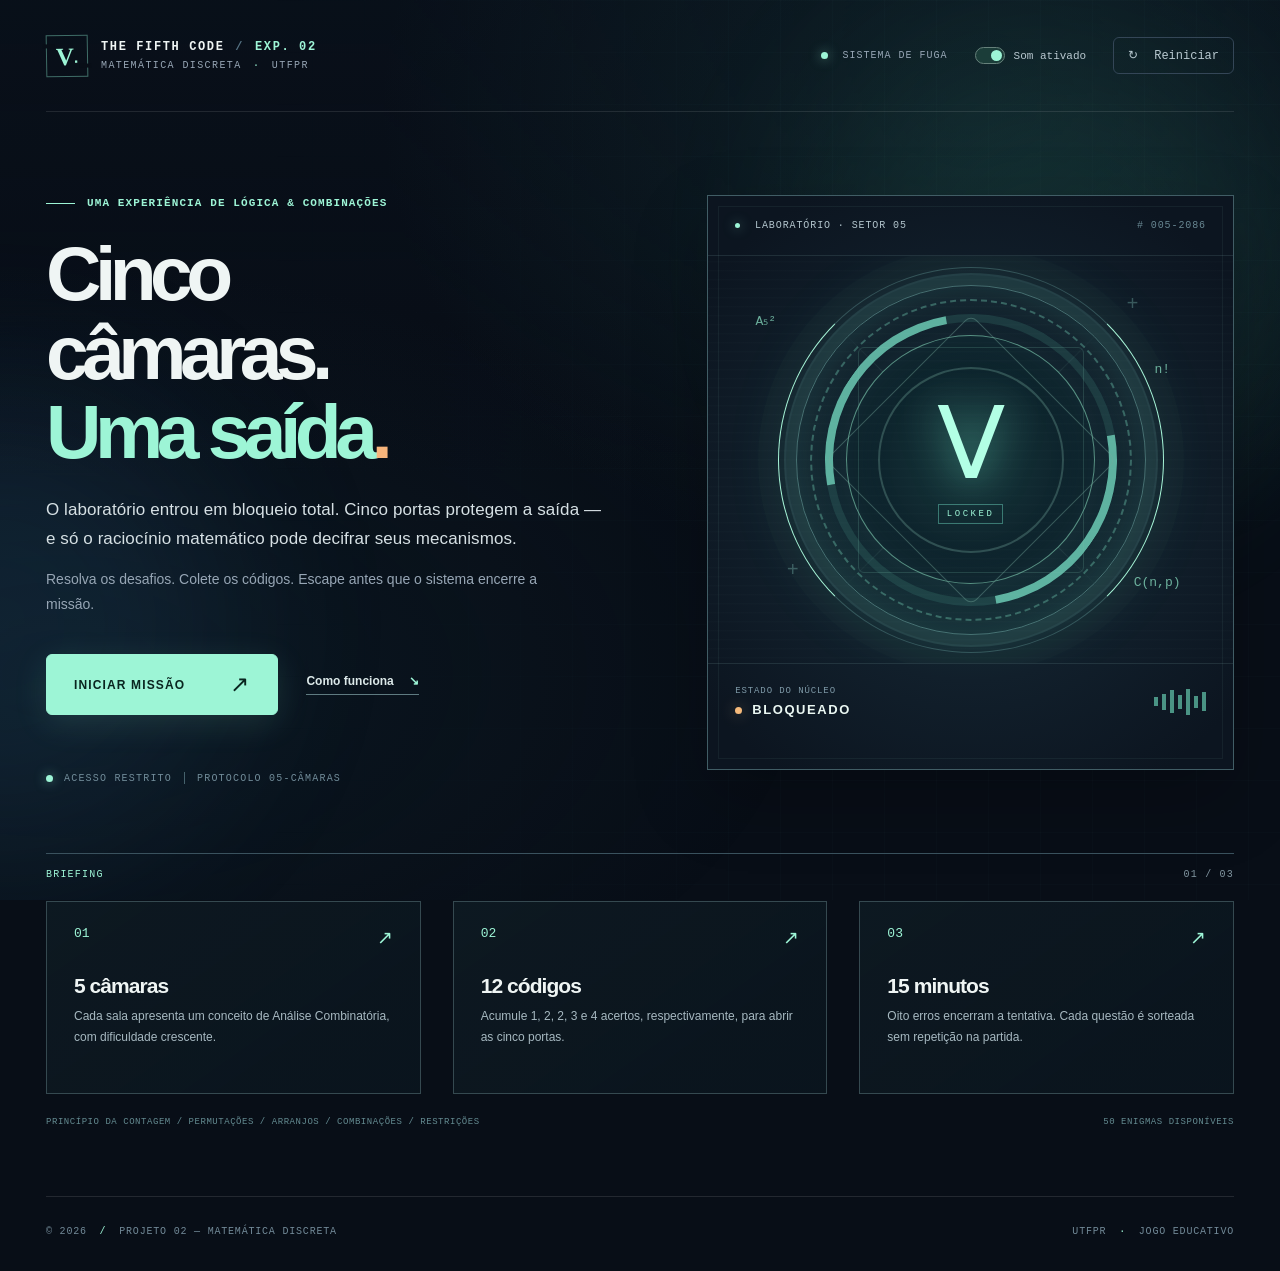
==== Projeto-2-Escape-Room/JOGAR_OFFLINE.html @ 28a70b25 "Adiciona Projeto 2 Escape Room de Analise Combinatoria" ====
<!doctype html>
<html lang="pt-BR">
<head>
  <meta charset="utf-8">
  <meta name="viewport" content="width=device-width,initial-scale=1">
  <meta name="theme-color" content="#080e17">
  <meta name="description" content="O Código das Cinco Câmaras: um Escape Room de Análise Combinatória com 50 enigmas matemáticos.">
  <title>O Código das Cinco Câmaras — Escape Room · UTFPR</title>
  <style>
/* O CÓDIGO DAS CINCO CÂMARAS — design system v2 */
:root {
  color-scheme: dark;
  --bg:#080e17;--bg-deep:#050910;--panel:#0f1926;--panel-soft:#111e2c;
  --ink:#eff5f4;--muted:#97a6b5;--muted-soft:#728398;--line:#273b4b;
  --mint:#9df5d6;--mint-bright:#c4ffe8;--mint-dark:#173d3c;
  --amber:#f5ba7b;--danger:#f68898;--success:#9df5d6;
  --face: 'Segoe UI',Inter,Arial,sans-serif;
  --mono:'Consolas','SFMono-Regular','Courier New',monospace;
  --shadow:0 28px 70px rgba(0,0,0,.22);
}
*{box-sizing:border-box}
html{scroll-behavior:smooth}
body{min-height:100vh;margin:0;background:var(--bg);color:var(--ink);font-family:var(--face);-webkit-font-smoothing:antialiased;overflow-x:hidden}
body::before{content:"";pointer-events:none;position:fixed;inset:0;z-index:-1;background:linear-gradient(180deg,rgba(11,21,33,.28),rgba(8,14,23,0) 53%),radial-gradient(ellipse at 76% 12%,#173a3b73,transparent 43%),radial-gradient(ellipse at 5% 75%,#122d384d,transparent 43%)}
body::after{content:"";pointer-events:none;position:fixed;inset:0;z-index:-1;opacity:.20;background-image:linear-gradient(rgba(121,189,192,.12) 1px,transparent 1px),linear-gradient(90deg,rgba(121,189,192,.12) 1px,transparent 1px);background-size:52px 52px;mask-image:linear-gradient(90deg,transparent 15%,black 60%)}
.atmosphere{position:fixed;inset:0;z-index:-2;pointer-events:none;overflow:hidden}.halo{position:absolute;width:460px;height:460px;border-radius:50%;filter:blur(90px);opacity:.15}.halo-a{background:#5ef1c8;right:0;top:30px}.halo-b{background:#3e86c1;left:-230px;bottom:5%}
.shell{width:min(1392px,100%);margin:auto;padding:0 46px;position:relative}
.site-header{height:112px;display:flex;justify-content:space-between;align-items:center;gap:18px;border-bottom:1px solid #ffffff1a}
.identity{display:flex;align-items:center;gap:13px;min-width:0}.identity-mark{width:42px;height:42px;border:1px solid #86e7cb70;display:flex;align-items:center;justify-content:center;position:relative;transform:rotate(-1deg);color:var(--mint)}
.identity-mark::before,.identity-mark::after{content:"";position:absolute;background:var(--bg);width:12px;height:4px}.identity-mark::before{left:-4px;top:8px}.identity-mark::after{right:-4px;bottom:8px}.identity-mark span:first-child{font-family:Georgia,serif;font-weight:700;font-size:25px;line-height:1}.identity-mark span:last-child{font-weight:900;align-self:flex-end;margin-bottom:5px}.identity-copy{display:flex;flex-direction:column;gap:6px}.identity-copy strong{font-family:var(--mono);font-size:12px;letter-spacing:.135em;white-space:nowrap}.identity-copy em{font-style:normal;color:var(--mint)}.brand-sep{color:#557283;padding:0 2px}.identity-copy small{font-family:var(--mono);font-size:10px;color:var(--muted);letter-spacing:.14em}.dot-sep{color:var(--mint);padding:0 4px}
.header-actions{display:flex;align-items:center;gap:27px}.top-status{font-family:var(--mono);font-size:10px;letter-spacing:.1em;color:var(--muted);white-space:nowrap}.status-light,.live-dot,.pulse-pin,.panel-indicator,.lock-dot{width:7px;height:7px;display:inline-block;border-radius:50%;background:var(--mint);box-shadow:0 0 12px #96f5d889;margin-right:8px;vertical-align:middle}.audio-toggle{font-family:var(--mono);color:#b9c8d0;font-size:11px;display:flex;align-items:center;gap:9px;cursor:pointer;white-space:nowrap;user-select:none}.audio-toggle input{position:absolute;opacity:0;width:1px;height:1px}.switch{width:30px;height:17px;border-radius:100px;border:1px solid #66817b;background:#1b3d39;position:relative;transition:background .2s}.switch::before{content:"";position:absolute;width:11px;height:11px;left:15px;top:2px;border-radius:50%;background:var(--mint);transition:transform .2s,left .2s}.audio-toggle input:not(:checked)+.switch{background:#253343;border-color:#43576a}.audio-toggle input:not(:checked)+.switch::before{left:3px;background:#738ba1}.audio-toggle input:focus-visible+.switch{outline:2px solid var(--mint);outline-offset:3px}
.button{border:1px solid #466274;background:#172633;color:#f1f6f6;border-radius:6px;padding:13px 22px;min-height:46px;font:700 12px/1 var(--face);letter-spacing:.095em;cursor:pointer;display:inline-flex;justify-content:center;align-items:center;gap:16px;transition:background .2s,border-color .2s,box-shadow .2s,transform .2s;white-space:nowrap;text-decoration:none}
.button:hover:not(:disabled){transform:translateY(-2px);border-color:#78d4c1;background:#213b46}.button:active:not(:disabled){transform:translateY(0)}.button:disabled{opacity:.48;cursor:not-allowed}.button:focus-visible,a:focus-visible,input:focus-visible{outline:2px solid var(--mint);outline-offset:4px}.button-primary{background:var(--mint);border-color:var(--mint);color:#09251f;box-shadow:0 8px 34px #90f6d11e}.button-primary:hover:not(:disabled){background:var(--mint-bright);border-color:var(--mint-bright);box-shadow:0 10px 40px #90f6d13a}.button-large{min-height:58px;padding:18px 27px;gap:45px}.button-large span{font-size:23px;font-weight:300}.button-quiet{background:transparent;color:#b8c9d0;border-color:#344657;padding:10px 14px;min-height:37px;font-family:var(--mono);font-weight:500;letter-spacing:0}.button-quiet:first-letter{font-size:17px}
[hidden]{display:none!important}main{min-height:640px}
.eyebrow,.section-label,.game-section-label,.path-heading,.panel-caption,.chip,.room-tag,.scene-topline,.scene-bottomline,.access-label,.challenge-overline,.question-index,.challenge-pin,.input-label,.answer-hint,.challenge-foot,.brief-bottom,.brief-num,.hero-foot,.portal-footer{font-family:var(--mono)}
/* INTRO / HOME */
.hero-grid{display:grid;grid-template-columns:minmax(0,1.07fr) minmax(0,.93fr);gap:55px;padding:67px 0 67px;align-items:center}.hero-copy{padding:18px 0 2px;min-width:0}.eyebrow{display:flex;gap:12px;align-items:center;font-size:11px;letter-spacing:.1em;font-weight:700;color:var(--mint)}.eyebrow-line{display:inline-block;width:29px;height:1px;background:var(--mint)}
h1{font-size:clamp(55px,6vw,92px);font-weight:780;line-height:1.03;letter-spacing:-.085em;margin:25px 0 25px;max-width:790px}.headline-accent{color:var(--mint)}.period{color:#f7b57c}.lead{font-size:17px;line-height:1.7;max-width:568px;color:#d6e0e4;margin:0 0 13px;letter-spacing:.005em}.hero-detail{color:var(--muted);font-size:14px;line-height:1.8;max-width:530px;margin:0}.hero-actions{display:flex;align-items:center;gap:28px;flex-wrap:wrap;margin-top:37px}.text-link{font-size:12px;font-weight:650;text-decoration:none;color:#dce9e9;border-bottom:1px solid #5f7b81;padding-bottom:6px}.text-link:hover{color:var(--mint);border-color:var(--mint)}.text-link span{color:var(--mint);margin-left:12px}.hero-foot{display:flex;align-items:center;margin-top:57px;color:#718c99;font-size:10px;letter-spacing:.12em;gap:12px}.hero-foot-divider{height:12px;width:1px;background:#45626c}.pulse-pin{margin-right:-1px;animation:soft-pulse 2.6s ease-in-out infinite}
.hero-panel{min-height:575px;border:1px solid #415d65;background:radial-gradient(circle at 50% 52%,#173d41 0%,#111f2b 47%,#0c1520 85%);position:relative;overflow:hidden;box-shadow:var(--shadow)}.hero-panel:before{content:"";position:absolute;inset:10px;border:1px solid #b9ffe70e;pointer-events:none}.hero-panel:after{content:"";position:absolute;inset:0;background:linear-gradient(90deg,transparent 0 49.7%,#9cf2d210 50%,transparent 50.3%),linear-gradient(transparent 0 49.7%,#9cf2d210 50%,transparent 50.3%);background-size:50px 50px;opacity:.16;pointer-events:none}.panel-meta,.portal-footer{position:relative;z-index:5;display:flex;align-items:center;justify-content:space-between;padding:24px 27px;font:10px var(--mono);letter-spacing:.09em;color:#b2c4cc}.panel-meta{border-bottom:1px solid #7ba8a72b}.panel-indicator{height:5px;width:5px}.serial{color:#688792}.portal-stage{height:407px;position:relative;overflow:hidden;display:flex;align-items:center;justify-content:center;isolation:isolate}.stage-scan{position:absolute;inset:-5%;background:repeating-linear-gradient(0deg,transparent 0 7px,#baffea05 8px 9px);opacity:.65;pointer-events:none;z-index:3}.wall-line{position:absolute;left:50%;top:50%;width:70%;height:1px;background:linear-gradient(90deg,transparent,#8dbcb151,transparent)}.wall-line-a{transform:translate(-50%,-50%) rotate(45deg)}.wall-line-b{transform:translate(-50%,-50%) rotate(-45deg)}
.portal-outer{width:350px;height:350px;border-radius:50%;border:1px solid #7abbb385;box-shadow:0 0 0 10px #142a3052,0 0 0 12px #9ffff01b,0 0 0 38px #263e3f22,inset 0 0 45px #74fad326,0 0 74px #60ffd120;display:grid;place-items:center;position:relative;animation:portal-breathe 6s ease-in-out infinite}.portal-outer:before{content:"";position:absolute;inset:13px;border-radius:50%;border:2px dashed #78d6b95c;animation:spin 42s linear infinite}.portal-outer:after{content:"";position:absolute;inset:-19px;border-radius:50%;border:1px solid #72afac55;border-left-color:#a7f6d8;border-right-color:#a7f6d8;animation:spin 32s linear reverse infinite}.portal-segments{position:absolute;inset:28px;border:8px solid #51998b34;border-radius:50%;border-left-color:#77dfc4c2;border-right-color:#77dfc4c2;transform:rotate(35deg)}.portal-mid{width:249px;height:249px;border:1px solid #9af6d486;border-radius:50%;display:grid;place-items:center;background:radial-gradient(circle,#17383c,#0c1f29 65%);box-shadow:inset 0 0 50px #7cf2d715}.portal-inner{width:186px;height:186px;border:2px solid #b6ffe432;border-radius:50%;display:grid;place-items:center;position:relative}.portal-inner:before,.portal-inner:after{content:"";position:absolute;inset:-12px;border:1px solid #76a99e65;transform:rotate(45deg);border-radius:8px}.portal-inner:after{transform:rotate(0deg);inset:-22px;border-color:#7bbdab33;border-radius:6px}.portal-core{position:relative;z-index:1;display:flex;align-items:center;flex-direction:column;gap:9px}.portal-symbol{font:100px/1 Georgia,serif;color:#b2ffe5;text-shadow:0 0 40px #78f3d18a}.portal-lock{border:1px solid #5fbdab88;color:var(--mint);font:9px var(--mono);letter-spacing:.28em;padding:4px 8px}.stage-coordinate{position:absolute;color:#93eecdb3;font:13px var(--mono);z-index:5}.pos-one{left:9%;top:14%}.pos-two{right:12%;top:26%}.pos-three{right:10%;bottom:18%}.stage-crosshair{position:absolute;font:20px var(--mono);color:#79b3ad66;z-index:3}.cross-one{left:15%;bottom:20%}.cross-two{right:18%;top:9%}.portal-footer{border-top:1px solid #7ba8a72b;min-height:76px;padding:14px 27px}.portal-footer>div:first-child{display:flex;flex-direction:column;gap:6px}.panel-caption{font-size:9px;color:#7f9aa8}.portal-footer strong{font-size:13px;letter-spacing:.12em;color:#eaf7f2;font-family:var(--face)}.lock-dot{background:var(--amber);box-shadow:0 0 15px #f2c18f7a;margin-right:5px}.signal-bars{display:flex;align-items:center;gap:4px;height:28px}.signal-bars i{width:4px;height:9px;background:#79f5d18f;animation:signal 1.5s ease-in-out infinite}.signal-bars i:nth-child(2){height:16px;animation-delay:.15s}.signal-bars i:nth-child(3){height:23px;animation-delay:.3s}.signal-bars i:nth-child(4){height:14px;animation-delay:.45s}.signal-bars i:nth-child(5){height:26px;animation-delay:.6s}.signal-bars i:nth-child(6){height:12px;animation-delay:.75s}.signal-bars i:nth-child(7){height:19px;animation-delay:.9s}
/* BRIEFING */
.briefing{padding-bottom:65px;scroll-margin-top:25px}.section-label{display:flex;justify-content:space-between;border-top:1px solid #3a525e;padding-top:15px;font-size:10px;letter-spacing:.12em;color:var(--mint)}.section-label span+span{color:#8196a0}.briefing-grid{display:grid;grid-template-columns:repeat(3,1fr);gap:32px;margin:21px 0 20px}.brief-item{border:1px solid #354950;background:linear-gradient(145deg,#12222a8c,#0b1720b3);padding:24px 27px 27px;min-height:193px}.brief-num{color:var(--mint);font-size:13px;display:flex;justify-content:space-between}.brief-arrow{font-size:19px;font-weight:400}.brief-item h3{font-size:21px;margin:24px 0 8px;letter-spacing:-.045em}.brief-item p{font-size:12px;line-height:1.75;color:#a7b9c1;margin:0}.brief-bottom{display:flex;justify-content:space-between;gap:16px;font-size:9px;letter-spacing:.06em;color:#648b91;line-height:1.8}
/* GAME HUD */
.game{padding-top:38px;animation:reveal .5s ease both}.game-section-label{display:flex;align-items:center;justify-content:space-between;gap:14px;color:var(--mint);font-size:11px;letter-spacing:.09em;margin-bottom:20px}.live-dot{animation:soft-pulse 2s infinite}.mono-divider{color:#607e88;padding:0 8px}.game-session{color:#748b98;font-size:10px}.topbar{display:grid;grid-template-columns:repeat(4,minmax(0,1fr));gap:13px}.stat{background:linear-gradient(135deg,#13222d,#0e1926);border:1px solid #354c57;padding:19px 20px;min-height:128px;position:relative;overflow:hidden}.stat:before{content:"";position:absolute;right:0;top:0;width:35px;height:1px;background:var(--mint);opacity:.65}.stat-head{display:flex;justify-content:space-between;align-items:center;gap:7px;color:#9cb5bd;font:10px var(--mono);letter-spacing:.075em}.stat-icon{color:var(--mint);font-size:20px;line-height:13px}.stat-icon.danger-icon{color:var(--amber);font-weight:800}.stat strong{display:block;font:700 33px/1.2 var(--face);letter-spacing:-.06em;margin-top:14px;font-variant-numeric:tabular-nums}.stat small{font:10px var(--mono);color:#77919c;letter-spacing:.05em}.stat-time strong{color:var(--mint)}.timer-track{height:4px;border-radius:20px;background:#375363;margin-top:11px;overflow:hidden}.timer-track>span{display:block;width:100%;height:100%;background:var(--mint);transition:width .5s linear,background .3s}.stat-time.critical strong{color:var(--danger)}.stat-time.critical .timer-track>span{background:var(--danger)}
.path-heading{display:flex;justify-content:space-between;margin:29px 0 13px;gap:10px;font-size:10px;letter-spacing:.13em;color:#b7ced0}.path-heading small{font-size:10px;color:#6d8893;letter-spacing:.07em}.rooms{display:grid;grid-template-columns:repeat(5,minmax(0,1fr));gap:10px;margin-bottom:21px}.room{min-width:0;position:relative;display:flex;align-items:center;gap:12px;min-height:68px;padding:13px 14px;border:1px solid #2f4853;background:#0d1a26;color:#687f8d;transition:background .3s,border-color .3s,color .3s}.room::after{content:"";width:18px;height:1px;position:absolute;right:-14px;top:50%;background:#49656b;z-index:1}.room:last-child::after{display:none}.room b{font:700 20px/1 var(--mono);color:#637a84}.room span{display:flex;flex-direction:column;font-size:13px;line-height:1.15;font-weight:700;gap:5px;min-width:0}.room small{font:9px var(--mono);letter-spacing:.04em;color:#708996;font-weight:400}.room.active{border-color:var(--mint);background:linear-gradient(120deg,#16342f,#14282f);box-shadow:inset 0 0 0 1px #84ecc323,0 0 23px #74ffca12;color:#eefcf5}.room.active b{color:var(--mint)}.room.active::before{content:"";position:absolute;inset:0 0 auto;height:2px;background:var(--mint)}.room.done{background:#133027;border-color:#407a68;color:#b7e8d2}.room.done b{color:var(--mint)}
/* SCENE AND QUESTION */
.board{display:grid;grid-template-columns:minmax(0,.85fr) minmax(0,1.15fr);align-items:stretch;gap:20px}.scene,.challenge{border:1px solid #354d57;background:#111f2c;min-width:0;box-shadow:0 22px 54px #0002}.scene{overflow:hidden;display:flex;flex-direction:column}.scene-visual{min-height:328px;background:radial-gradient(ellipse at 50% 48%,#1c4745,#102730 47%,#0b1722 83%);position:relative;overflow:hidden;display:flex;align-items:center;justify-content:center}.scene-visual:before{content:"";position:absolute;inset:0;opacity:.3;background:linear-gradient(90deg,transparent 0 49.6%,#90ffdb42 50%,transparent 50.4%),linear-gradient(transparent 0 49.6%,#90ffdb42 50%,transparent 50.4%);background-size:37px 37px;pointer-events:none}.scene-visual:after{content:"";position:absolute;bottom:20px;left:12%;right:12%;height:1px;background:linear-gradient(90deg,transparent,#b5ffdb70,transparent)}.scene-topline,.scene-bottomline{position:absolute;left:22px;right:22px;display:flex;justify-content:space-between;font-size:9px;letter-spacing:.08em;color:#88aeb0;z-index:3}.scene-topline{top:22px}.scene-bottomline{bottom:22px}.scene-topline b{color:var(--mint)}
.scene-door{width:242px;height:242px;border:1px solid #71e0c077;border-radius:50%;position:relative;display:flex;align-items:center;justify-content:center;box-shadow:0 0 0 11px #8bf9d008,0 0 0 26px #94efd008,0 0 45px #55f4c424,inset 0 0 22px #99ffdb11;isolation:isolate}.scene-door:before{content:"";position:absolute;inset:-19px;border:1px dashed #8af8d05e;border-radius:50%;animation:spin 30s linear infinite}.scene-door:after{content:"";position:absolute;inset:-38px;border:1px solid #78cfb530;border-left-color:#b2ffd6a0;border-right-color:#b2ffd6a0;border-radius:50%;animation:spin 27s linear reverse infinite}.scene-ring{position:absolute;border-radius:50%;inset:14px;border:7px solid #2e70655e;border-left-color:#8dffce99;border-right-color:#8dffce99;transform:rotate(-30deg)}.scene-ring-b{inset:34px;border:1px dashed #7fbaa8}.scene-ring-c{inset:48px;border:1px solid #89cdb04d;background:#061a224f}.scene-center{z-index:1;display:flex;align-items:center;flex-direction:column;gap:10px}.glyph{font:76px/1 Georgia,serif;color:#b9ffe4;filter:drop-shadow(0 0 20px #7bffcf90)}.glyph-caption{font:9px var(--mono);letter-spacing:.23em;color:#9fd6c1}
.scene-body{padding:29px 29px 32px;flex:1;display:flex;flex-direction:column}.scene-heading{display:flex;align-items:center;justify-content:space-between;gap:9px;flex-wrap:wrap}.chip{display:inline-flex;align-items:center;border:1px solid #5a9d8880;padding:7px 10px;color:var(--mint);font-size:9px;letter-spacing:.085em;text-transform:uppercase}.room-tag{color:#668c97;font-size:10px;letter-spacing:.08em}.scene h2{font-size:clamp(26px,2.9vw,36px);line-height:1.16;letter-spacing:-.06em;margin:21px 0 13px;max-width:360px}.scene p{color:#a6b8c1;font-size:13px;line-height:1.8;margin:0 0 31px;max-width:450px}.access-label{display:flex;justify-content:space-between;gap:10px;font-size:10px;letter-spacing:.04em;color:#aec1c6;margin-top:auto}.access-label span:last-child{color:var(--mint)}.progress{height:7px;border:1px solid #3c5b5e;background:#102b32;margin-top:13px;overflow:hidden}.progress>div{height:100%;width:0;background:linear-gradient(90deg,#52bcaa,var(--mint));box-shadow:0 0 17px #8fffe67a;transition:width .4s}.scene .progress[aria-valuenow="100"]>div{background:var(--mint)}
.challenge{display:flex;flex-direction:column;padding:32px 36px 27px;position:relative;overflow:hidden;background:linear-gradient(150deg,#142431,#0e1926 70%)}.challenge:before{content:"";width:220px;height:220px;background:radial-gradient(circle,#55dfb80b,transparent 74%);position:absolute;top:-70px;right:-45px;pointer-events:none}.challenge-head{display:flex;align-items:center;justify-content:space-between;gap:10px;flex-wrap:wrap}.question-index{font-size:11px;letter-spacing:.095em;color:var(--mint)}.challenge-pin{font-size:9px;color:#879da8;letter-spacing:.06em;white-space:nowrap}.challenge-pin i{display:inline-block;width:6px;height:6px;background:var(--mint);border-radius:50%;margin-right:6px;box-shadow:0 0 10px var(--mint)}.challenge-rule{border-top:1px solid #415765;margin-top:22px}.challenge-content{padding:27px 0 28px;flex:1}.challenge-overline{font-size:10px;letter-spacing:.12em;color:#7b9aa4}.challenge h2{font-size:clamp(28px,3vw,41px);line-height:1.16;margin:15px 0 24px;letter-spacing:-.055em;max-width:420px}.heading-asterisk{display:inline;color:var(--amber);font-size:23px;margin-left:9px;vertical-align:top}.question{font-size:17px;line-height:1.75;color:#d4e0e3;max-width:630px;letter-spacing:.005em;min-height:95px;margin:0}.answer-box{background:#0a1621;border:1px solid #344953;padding:20px;margin-top:auto}.input-label{display:block;font-size:10px;font-weight:650;letter-spacing:.105em;color:#a0d1cb;margin-bottom:11px}.answer-row{display:flex;gap:11px;align-items:stretch}.input-prompt{display:flex;align-items:center;justify-content:center;color:var(--mint);font-size:28px;line-height:1;width:18px}.answer-row input{flex:1;min-width:0;background:transparent;border:0;border-bottom:1px solid #38515c;border-radius:0;color:#fff;padding:8px 2px 9px;font:600 19px var(--mono);outline:none!important}.answer-row input::placeholder{color:#657c88;font-size:14px;font-weight:400}.answer-row input:focus{border-color:var(--mint)}.answer-row .button{font-size:11px;padding:13px 15px;min-width:114px}.answer-row .button span{font-size:19px;font-weight:400}.answer-hint{display:flex;justify-content:space-between;gap:13px;flex-wrap:wrap;color:#627f8d;font-size:9px;margin:13px 0 0;letter-spacing:0}
.message{margin-top:18px;padding:16px 18px;background:#193142;border:1px solid #4c7381;color:#dce9ee;font-size:13px;line-height:1.7;border-left:3px solid #74c9db;animation:reveal .25s ease}.message strong{display:block;font-size:15px;margin-bottom:5px}.message.success{background:#10372f;border-color:#357d64;border-left-color:var(--mint)}.message.success strong{color:var(--mint)}.message.error{background:#3a1c2b;border-color:#925567;border-left-color:var(--danger)}.message.error strong{color:#ffa5b0}.action-footer{display:flex;justify-content:flex-end}.button-next{width:100%;margin-top:14px;background:#1b3540;border-color:#66a69a;justify-content:space-between;color:var(--mint)}.button-next span{font-size:20px}.challenge-foot{display:flex;align-items:flex-start;gap:10px;border-top:1px solid #344a55;margin-top:22px;padding-top:20px;font-size:10px;line-height:1.65;color:#849da8;letter-spacing:0}.foot-accent{font:800 12px var(--mono);border:1px solid #536973;color:#a2bdc6;display:inline-flex;align-items:center;justify-content:center;border-radius:50%;min-width:17px;height:17px}
/* END SCREEN */
.ending{border:1px solid #46665e;background:radial-gradient(circle at 50% 0%,#1e4941,#11232d 38%,#0c1722 80%);margin:65px auto;max-width:730px;text-align:center;padding:45px 50px 57px;box-shadow:var(--shadow);animation:reveal .5s ease}.ending-visual{height:173px;display:grid;place-items:center;position:relative;margin:0 auto 30px;max-width:300px}.ending-rays{position:absolute;width:145px;height:145px;border:1px dashed #a9ffe58d;border-radius:50%;box-shadow:0 0 0 20px #8cffdd0b,0 0 0 39px #8cffdd06;animation:spin 36s linear infinite}.ending-rays:before{content:"";position:absolute;inset:17px;border:1px solid #a9ffe567;border-radius:50%}.ending-symbol{font-size:75px;color:var(--mint);filter:drop-shadow(0 0 17px #8dffce)}.ending .eyebrow{justify-content:center}.ending h2{font-size:clamp(39px,5vw,59px);letter-spacing:-.065em;margin:19px 0 14px}.ending p{font-size:16px;color:#acc4c5;line-height:1.7;max-width:475px;margin:0 auto}.finish-stats{border-top:1px solid #456e68;border-bottom:1px solid #456e68;padding:20px 0;margin:31px auto;font:12px/1.8 var(--mono);color:var(--mint)}.ending .button{margin-top:4px}
.site-footer{display:flex;justify-content:space-between;gap:20px;border-top:1px solid #ffffff1c;color:#728a98;font:10px var(--mono);letter-spacing:.08em;padding:29px 0 34px}.footer-divider{color:var(--mint);padding:0 6px}
/* THEME CHANGES BETWEEN ROOMS */
body[data-phase="2"]{--mint:#98d9ff;--mint-bright:#c0e9ff;--mint-dark:#19334a}
body[data-phase="3"]{--mint:#d9c0ff;--mint-bright:#ebdaff;--mint-dark:#302744}
body[data-phase="4"]{--mint:#ffd399;--mint-bright:#ffe7bf;--mint-dark:#3b2d22}
body[data-phase="5"]{--mint:#ff9fab;--mint-bright:#ffc7d0;--mint-dark:#42252f}
body[data-phase="2"] .scene-visual{background:radial-gradient(ellipse at 50% 48%,#213c57,#152637 48%,#0b1722 83%)}
body[data-phase="3"] .scene-visual{background:radial-gradient(ellipse at 50% 48%,#342d54,#211e37 48%,#0b1722 83%)}
body[data-phase="4"] .scene-visual{background:radial-gradient(ellipse at 50% 48%,#4b3925,#2f271e 48%,#0b1722 83%)}
body[data-phase="5"] .scene-visual{background:radial-gradient(ellipse at 50% 48%,#512b39,#321e2c 48%,#0b1722 83%)}
@keyframes spin{to{transform:rotate(360deg)}}@keyframes portal-breathe{0%,100%{filter:brightness(1)}50%{filter:brightness(1.18)}}@keyframes signal{0%,100%{opacity:.5;transform:scaleY(.75)}50%{opacity:1;transform:scaleY(1.08)}}@keyframes soft-pulse{0%,100%{opacity:1}50%{opacity:.35}}@keyframes reveal{from{opacity:0;transform:translateY(12px)}to{opacity:1;transform:translateY(0)}}
@media(max-width:1100px){.shell{padding:0 28px}.hero-grid{gap:25px}.hero-panel{min-height:520px}.portal-stage{height:353px}.portal-outer{transform:scale(.87)}h1{font-size:clamp(51px,6vw,70px)}.header-actions{gap:15px}.top-status{display:none}.board{grid-template-columns:minmax(0,.8fr) minmax(0,1.2fr)}.room{gap:7px;padding:13px 10px}.room span{font-size:11px}.challenge{padding:28px 25px}.scene-body{padding:25px}}
@media(max-width:820px){.site-header{height:auto;min-height:94px}.hero-grid{grid-template-columns:1fr;gap:30px;padding:48px 0 54px}.hero-copy{padding:0}.hero-panel{min-height:480px;max-width:620px;width:100%;justify-self:center}.portal-stage{height:313px}.hero-foot{margin-top:35px}.briefing-grid{gap:12px}.brief-item{padding:19px;min-height:200px}.board{grid-template-columns:1fr}.scene{display:grid;grid-template-columns:minmax(0,.85fr) minmax(0,1.15fr)}.scene-visual{min-height:280px}.scene-body{padding:25px}.scene-door{transform:scale(.76)}.scene h2{font-size:28px}.scene p{margin-bottom:24px}.topbar{grid-template-columns:repeat(2,1fr)}.room::after{display:none}}
@media(max-width:600px){.shell{padding:0 17px}.site-header{gap:12px;min-height:84px}.identity-mark{width:35px;height:35px}.identity-copy strong{font-size:10px;letter-spacing:.04em}.identity-copy small{font-size:8px;letter-spacing:.06em}.header-actions{gap:10px}.sound-label{display:none}.audio-toggle{font-size:10px;gap:6px}.button-quiet{padding:9px 10px}.button-quiet span{display:none}.hero-grid{padding:40px 0 38px}.eyebrow{font-size:9px;gap:7px}.eyebrow-line{width:17px}h1{font-size:clamp(51px,12.5vw,76px);margin:23px 0;letter-spacing:-.08em}.lead{font-size:15px}.hero-detail{font-size:13px}.hero-actions{gap:23px;margin-top:25px}.button-large{min-height:53px;padding:15px 19px;gap:24px}.hero-foot{font-size:8px;gap:8px;flex-wrap:wrap}.hero-panel{min-height:397px}.panel-meta{padding:18px;font-size:8px}.portal-stage{height:265px}.portal-outer{transform:scale(.65)}.stage-coordinate{font-size:10px}.portal-footer{min-height:70px;padding:13px 18px}.briefing{padding-bottom:35px}.briefing-grid{grid-template-columns:1fr;gap:11px}.brief-item{min-height:0;padding:19px 22px}.brief-item h3{margin:9px 0 6px;font-size:19px}.brief-item p{font-size:12px}.brief-bottom{flex-direction:column;font-size:8px;gap:3px}.game{padding-top:25px}.game-section-label{font-size:9px}.game-session{display:none}.stat{min-height:106px;padding:15px}.stat-head{font-size:9px}.stat strong{font-size:27px;margin-top:11px}.stat small{font-size:9px}.topbar{gap:8px}.path-heading{font-size:9px;margin-top:24px}.rooms{gap:5px}.room{min-height:58px;flex-direction:column;align-items:center;justify-content:center;padding:7px 3px;gap:5px}.room b{font-size:16px}.room span{text-align:center;font-size:9px;gap:3px}.room small{font-size:7px}.scene{display:block}.scene-visual{min-height:240px}.scene-door{transform:scale(.69)}.scene-topline,.scene-bottomline{font-size:8px;left:16px;right:16px}.scene-body{padding:22px}.scene h2{font-size:28px}.challenge{padding:24px 19px 21px}.challenge-head{gap:6px}.question-index{font-size:10px}.challenge-pin{font-size:8px}.challenge-content{padding:24px 0}.challenge h2{font-size:30px}.question{font-size:15px;min-height:70px}.answer-box{padding:14px}.answer-row{gap:7px}.answer-row input{font-size:17px}.answer-row .button{min-width:95px;padding:11px 10px;font-size:9px}.answer-hint{font-size:8px}.challenge-foot{margin-top:20px}.ending{margin:34px auto;padding:28px 19px 38px}.ending h2{font-size:38px}.site-footer{flex-direction:column;gap:7px;padding:20px 0;font-size:8px}}
@media(max-width:360px){.identity-copy strong{font-size:9px}.identity-copy small{font-size:7px}.room span{font-size:8px}.challenge-pin{display:none}}
@media(prefers-reduced-motion:reduce){*,*:before,*:after{animation:none!important;transition:none!important;scroll-behavior:auto!important}}

</style>
</head>
<body>
  <div class="atmosphere" aria-hidden="true"><div class="halo halo-a"></div><div class="halo halo-b"></div></div>
  <div class="shell">
    <header class="site-header">
      <div class="identity" aria-label="Projeto de Matemática Discreta UTFPR">
        <div class="identity-mark" aria-hidden="true"><span>V</span><span>·</span></div>
        <div class="identity-copy"><strong>THE FIFTH CODE <span class="brand-sep">/</span> <em>EXP. 02</em></strong><small>MATEMÁTICA DISCRETA <span class="dot-sep">·</span> UTFPR</small></div>
      </div>
      <div class="header-actions">
        <span class="top-status"><span class="status-light"></span> SISTEMA DE FUGA</span>
        <label class="audio-toggle" for="sound"><input id="sound" type="checkbox" checked><span class="switch" aria-hidden="true"></span><span>Som <span class="sound-label">ativado</span></span></label>
        <button id="quit" class="button button-quiet" type="button" aria-label="Reiniciar partida">↻ <span>Reiniciar</span></button>
      </div>
    </header>

    <main id="main">
      <section id="welcome" class="intro" aria-labelledby="intro-title">
        <div class="hero-grid">
          <div class="hero-copy">
            <div class="eyebrow"><span class="eyebrow-line"></span> UMA EXPERIÊNCIA DE LÓGICA & COMBINAÇÕES</div>
            <h1 id="intro-title">Cinco<br>câmaras.<br><span class="headline-accent">Uma saída<span class="period">.</span></span></h1>
            <p class="lead">O laboratório entrou em bloqueio total. Cinco portas protegem a saída — e só o raciocínio matemático pode decifrar seus mecanismos.</p>
            <p class="hero-detail">Resolva os desafios. Colete os códigos. Escape antes que o sistema encerre a missão.</p>
            <div class="hero-actions"><button id="start" class="button button-primary button-large" type="button">INICIAR MISSÃO <span aria-hidden="true">↗</span></button><a href="#instrucoes" class="text-link">Como funciona <span aria-hidden="true">↘</span></a></div>
            <div class="hero-foot"><span class="pulse-pin"></span> ACESSO RESTRITO <span class="hero-foot-divider"></span> PROTOCOLO 05-CÂMARAS</div>
          </div>
          <div class="hero-panel" aria-label="Ilustração de um portal tecnológico bloqueado">
            <div class="panel-meta"><span><i class="panel-indicator"></i> LABORATÓRIO · SETOR 05</span><span class="serial"># 005-2086</span></div>
            <div class="portal-stage" aria-hidden="true">
              <div class="stage-scan"></div><span class="wall-line wall-line-a"></span><span class="wall-line wall-line-b"></span>
              <div class="portal-outer"><div class="portal-segments"></div><div class="portal-mid"><div class="portal-inner"><div class="portal-core"><span class="portal-symbol">Ⅴ</span><span class="portal-lock">LOCKED</span></div></div></div></div>
              <div class="stage-coordinate pos-one">A₅²</div><div class="stage-coordinate pos-two">n!</div><div class="stage-coordinate pos-three">C(n,p)</div>
              <div class="stage-crosshair cross-one">+</div><div class="stage-crosshair cross-two">+</div>
            </div>
            <div class="portal-footer"><div><span class="panel-caption">ESTADO DO NÚCLEO</span><strong><span class="lock-dot"></span> BLOQUEADO</strong></div><div class="signal-bars" aria-hidden="true"><i></i><i></i><i></i><i></i><i></i><i></i><i></i></div></div>
          </div>
        </div>
        <div id="instrucoes" class="briefing" aria-label="Instruções da missão">
          <div class="section-label"><span>BRIEFING</span><span>01 / 03</span></div>
          <div class="briefing-grid">
            <div class="brief-item"><div class="brief-num">01 <span class="brief-arrow">↗</span></div><h3>5 câmaras</h3><p>Cada sala apresenta um conceito de Análise Combinatória, com dificuldade crescente.</p></div>
            <div class="brief-item"><div class="brief-num">02 <span class="brief-arrow">↗</span></div><h3>12 códigos</h3><p>Acumule 1, 2, 2, 3 e 4 acertos, respectivamente, para abrir as cinco portas.</p></div>
            <div class="brief-item"><div class="brief-num">03 <span class="brief-arrow">↗</span></div><h3>15 minutos</h3><p>Oito erros encerram a tentativa. Cada questão é sorteada sem repetição na partida.</p></div>
          </div>
          <div class="brief-bottom"><span>PRINCÍPIO DA CONTAGEM / PERMUTAÇÕES / ARRANJOS / COMBINAÇÕES / RESTRIÇÕES</span><span>50 ENIGMAS DISPONÍVEIS</span></div>
        </div>
      </section>

      <section id="game" class="game" aria-label="Partida em andamento" hidden>
        <div class="game-section-label"><div><span class="live-dot"></span> OPERAÇÃO EM ANDAMENTO <span class="mono-divider">//</span> RESOLVA O MECANISMO</div><span class="game-session">PROTOCOLO #05 / 2026</span></div>
        <div class="topbar">
          <div class="stat"><div class="stat-head"><span>SETOR ATUAL</span><span class="stat-icon">◈</span></div><strong id="phase">1 / 5</strong><small>câmara desbloqueada</small></div>
          <div class="stat"><div class="stat-head"><span>CÓDIGOS OBTIDOS</span><span class="stat-icon">⌗</span></div><strong id="hits">0 / 12</strong><small>acertos totais</small></div>
          <div class="stat"><div class="stat-head"><span>FALHAS DO SISTEMA</span><span class="stat-icon danger-icon">!</span></div><strong id="mistakes">0 / 8</strong><small>limite de tentativas</small></div>
          <div class="stat stat-time"><div class="stat-head"><span>TEMPO RESTANTE</span><span class="stat-icon">◷</span></div><strong id="time" role="timer" aria-live="off">15:00</strong><div class="timer-track" aria-hidden="true"><span id="time-fill"></span></div></div>
        </div>
        <div class="path-heading"><span>MAPA DAS CÂMARAS</span><small>PROGRESSÃO DA MISSÃO</small></div>
        <div id="room-list" class="rooms" aria-label="Progresso pelas cinco salas"></div>
        <div class="board">
          <article class="scene" aria-labelledby="room-name">
            <div class="scene-visual" aria-hidden="true">
              <div class="scene-topline"><span>FECHADURA BIOMÉTRICA</span><span>PORTA <b id="door-no">01</b> / 05</span></div>
              <div class="scene-door"><div class="scene-ring scene-ring-a"></div><div class="scene-ring scene-ring-b"></div><div class="scene-ring scene-ring-c"></div><div class="scene-center"><span id="room-symbol" class="glyph">⌘</span><span class="glyph-caption">PROTOCOL</span></div></div>
              <div class="scene-bottomline"><span>/// REQUER AUTORIZAÇÃO</span><span>04:∑</span></div>
            </div>
            <div class="scene-body"><div class="scene-heading"><span id="room-topic" class="chip">CONTAGEM</span><span id="room-tag" class="room-tag">NÍVEL 01</span></div><h2 id="room-name">A Câmara de Entrada</h2><p id="room-story">Acesso ao primeiro mecanismo.</p>
              <div class="access-label"><span>DESBLOQUEIO DA CÂMARA</span><span id="phase-detail">0 de 1 acerto</span></div>
              <div class="progress" role="progressbar" aria-label="Progresso da fase" aria-valuemin="0" aria-valuemax="100" aria-valuenow="0"><div id="phase-progress"></div></div>
            </div>
          </article>
          <article class="challenge" aria-labelledby="challenge-heading">
            <div class="challenge-head"><span class="question-index" id="question-id">DESAFIO F1-01</span><span class="challenge-pin"><i></i> TERMINAL ATIVO</span></div>
            <div class="challenge-rule"></div>
            <div class="challenge-content"><div class="challenge-overline">[ ENIGMA MATEMÁTICO ]</div><h2 id="challenge-heading">Decifre o mecanismo<span class="heading-asterisk">✳</span></h2><p id="question" class="question"></p></div>
            <div class="answer-box"><label for="answer" class="input-label">DIGITE O CÓDIGO NUMÉRICO</label><div class="answer-row"><span class="input-prompt" aria-hidden="true">›</span><input id="answer" type="text" inputmode="numeric" maxlength="15" autocomplete="off" placeholder="Sua resposta" aria-label="Digite sua resposta numérica"><button id="submit" class="button button-primary" type="button">VALIDAR <span aria-hidden="true">→</span></button></div><div class="answer-hint"><span>Somente números inteiros não negativos</span><span>↵ ENTER PARA CONFIRMAR</span></div></div>
            <div id="feedback" class="message" role="status" aria-live="polite" hidden></div>
            <div class="action-footer"><button id="next" class="button button-next" type="button" hidden>Novo desafio <span aria-hidden="true">→</span></button></div>
            <div class="challenge-foot"><span class="foot-accent">i</span> Acertos acumulados são preservados após uma resposta incorreta.</div>
          </article>
        </div>
      </section>

      <section id="finish" class="ending" aria-labelledby="finish-title" hidden>
        <div class="ending-visual"><div class="ending-rays"></div><span id="finish-symbol" class="ending-symbol">✦</span></div>
        <div class="eyebrow">// RELATÓRIO DE ENCERRAMENTO</div><h2 id="finish-title">Missão concluída!</h2><p id="finish-text"></p><div id="finish-stats" class="finish-stats"></div><button id="restart" type="button" class="button button-primary button-large">NOVA PARTIDA <span aria-hidden="true">↗</span></button>
      </section>
    </main>
    <footer class="site-footer"><span>© 2026 <span class="footer-divider">/</span> PROJETO 02 — MATEMÁTICA DISCRETA</span><span>UTFPR <span class="footer-divider">·</span> JOGO EDUCATIVO</span></footer>
  </div>
  <script id="question-bank" type="application/json">[{"id":"F1-01","fase":1,"enunciado":"Na Câmara de Entrada, há 2 opções de portais, 3 de símbolos e 4 de chaves. Quantas escolhas completas diferentes são possíveis?","resposta":24,"resolucao":"Pelo Princípio Fundamental da Contagem, multiplicamos as opções independentes: 2 × 3 × 4 = 24.","assunto":"Princípio Fundamental da Contagem"},{"id":"F1-02","fase":1,"enunciado":"Na Câmara de Entrada, há 3 opções de alavancas, 4 de cristais e 2 de selos. Quantas escolhas completas diferentes são possíveis?","resposta":24,"resolucao":"Pelo Princípio Fundamental da Contagem, multiplicamos as opções independentes: 3 × 4 × 2 = 24.","assunto":"Princípio Fundamental da Contagem"},{"id":"F1-03","fase":1,"enunciado":"Na Câmara de Entrada, há 4 opções de corredores, 3 de portas e 3 de códigos. Quantas escolhas completas diferentes são possíveis?","resposta":36,"resolucao":"Pelo Princípio Fundamental da Contagem, multiplicamos as opções independentes: 4 × 3 × 3 = 36.","assunto":"Princípio Fundamental da Contagem"},{"id":"F1-04","fase":1,"enunciado":"Na Câmara de Entrada, há 5 opções de interruptores, 2 de painéis e 4 de luzes. Quantas escolhas completas diferentes são possíveis?","resposta":40,"resolucao":"Pelo Princípio Fundamental da Contagem, multiplicamos as opções independentes: 5 × 2 × 4 = 40.","assunto":"Princípio Fundamental da Contagem"},{"id":"F1-05","fase":1,"enunciado":"Na Câmara de Entrada, há 3 opções de máscaras, 5 de luvas e 2 de cartões. Quantas escolhas completas diferentes são possíveis?","resposta":30,"resolucao":"Pelo Princípio Fundamental da Contagem, multiplicamos as opções independentes: 3 × 5 × 2 = 30.","assunto":"Princípio Fundamental da Contagem"},{"id":"F1-06","fase":1,"enunciado":"Na Câmara de Entrada, há 4 opções de cabos, 4 de conectores e 2 de sensores. Quantas escolhas completas diferentes são possíveis?","resposta":32,"resolucao":"Pelo Princípio Fundamental da Contagem, multiplicamos as opções independentes: 4 × 4 × 2 = 32.","assunto":"Princípio Fundamental da Contagem"},{"id":"F1-07","fase":1,"enunciado":"Na Câmara de Entrada, há 2 opções de salas, 5 de armários e 5 de fichas. Quantas escolhas completas diferentes são possíveis?","resposta":50,"resolucao":"Pelo Princípio Fundamental da Contagem, multiplicamos as opções independentes: 2 × 5 × 5 = 50.","assunto":"Princípio Fundamental da Contagem"},{"id":"F1-08","fase":1,"enunciado":"Na Câmara de Entrada, há 3 opções de rotas, 3 de escadas e 4 de elevadores. Quantas escolhas completas diferentes são possíveis?","resposta":36,"resolucao":"Pelo Princípio Fundamental da Contagem, multiplicamos as opções independentes: 3 × 3 × 4 = 36.","assunto":"Princípio Fundamental da Contagem"},{"id":"F1-09","fase":1,"enunciado":"Na Câmara de Entrada, há 5 opções de botões, 3 de cores e 2 de formatos. Quantas escolhas completas diferentes são possíveis?","resposta":30,"resolucao":"Pelo Princípio Fundamental da Contagem, multiplicamos as opções independentes: 5 × 3 × 2 = 30.","assunto":"Princípio Fundamental da Contagem"},{"id":"F1-10","fase":1,"enunciado":"Na Câmara de Entrada, há 4 opções de terminais, 2 de antenas e 5 de frequências. Quantas escolhas completas diferentes são possíveis?","resposta":40,"resolucao":"Pelo Princípio Fundamental da Contagem, multiplicamos as opções independentes: 4 × 2 × 5 = 40.","assunto":"Princípio Fundamental da Contagem"},{"id":"F2-01","fase":2,"enunciado":"O painel de anagramas exibe LETRA. Quantas sequências distintas podem ser formadas usando todas as letras exatamente uma vez?","resposta":120,"resolucao":"Permutação com repetição: 5! / (1) = 120. As letras iguais não produzem sequências novas.","assunto":"Permutação simples/com repetição"},{"id":"F2-02","fase":2,"enunciado":"O painel de anagramas exibe RADAR. Quantas sequências distintas podem ser formadas usando todas as letras exatamente uma vez?","resposta":30,"resolucao":"Permutação com repetição: 5! / (2! × 2!) = 30. As letras iguais não produzem sequências novas.","assunto":"Permutação simples/com repetição"},{"id":"F2-03","fase":2,"enunciado":"O painel de anagramas exibe CASA. Quantas sequências distintas podem ser formadas usando todas as letras exatamente uma vez?","resposta":12,"resolucao":"Permutação com repetição: 4! / (2!) = 12. As letras iguais não produzem sequências novas.","assunto":"Permutação simples/com repetição"},{"id":"F2-04","fase":2,"enunciado":"O painel de anagramas exibe ARARA. Quantas sequências distintas podem ser formadas usando todas as letras exatamente uma vez?","resposta":10,"resolucao":"Permutação com repetição: 5! / (3! × 2!) = 10. As letras iguais não produzem sequências novas.","assunto":"Permutação simples/com repetição"},{"id":"F2-05","fase":2,"enunciado":"O painel de anagramas exibe SALA. Quantas sequências distintas podem ser formadas usando todas as letras exatamente uma vez?","resposta":12,"resolucao":"Permutação com repetição: 4! / (2!) = 12. As letras iguais não produzem sequências novas.","assunto":"Permutação simples/com repetição"},{"id":"F2-06","fase":2,"enunciado":"O painel de anagramas exibe BANANA. Quantas sequências distintas podem ser formadas usando todas as letras exatamente uma vez?","resposta":60,"resolucao":"Permutação com repetição: 6! / (3! × 2!) = 60. As letras iguais não produzem sequências novas.","assunto":"Permutação simples/com repetição"},{"id":"F2-07","fase":2,"enunciado":"O painel de anagramas exibe MALA. Quantas sequências distintas podem ser formadas usando todas as letras exatamente uma vez?","resposta":12,"resolucao":"Permutação com repetição: 4! / (2!) = 12. As letras iguais não produzem sequências novas.","assunto":"Permutação simples/com repetição"},{"id":"F2-08","fase":2,"enunciado":"O painel de anagramas exibe TETO. Quantas sequências distintas podem ser formadas usando todas as letras exatamente uma vez?","resposta":12,"resolucao":"Permutação com repetição: 4! / (2!) = 12. As letras iguais não produzem sequências novas.","assunto":"Permutação simples/com repetição"},{"id":"F2-09","fase":2,"enunciado":"O painel de anagramas exibe OSSO. Quantas sequências distintas podem ser formadas usando todas as letras exatamente uma vez?","resposta":6,"resolucao":"Permutação com repetição: 4! / (2! × 2!) = 6. As letras iguais não produzem sequências novas.","assunto":"Permutação simples/com repetição"},{"id":"F2-10","fase":2,"enunciado":"O painel de anagramas exibe LIVRO. Quantas sequências distintas podem ser formadas usando todas as letras exatamente uma vez?","resposta":120,"resolucao":"Permutação com repetição: 5! / (1) = 120. As letras iguais não produzem sequências novas.","assunto":"Permutação simples/com repetição"},{"id":"F3-01","fase":3,"enunciado":"Na Sala dos Guardiões, existem 5 candidatos distintos. É preciso selecionar dois guardiões para cargos diferentes, sem repetir candidatos. De quantas maneiras isso pode ser feito?","resposta":20,"resolucao":"Como a ordem importa, usamos arranjo simples: A(5,2) = 5! / (5−2)! = 20.","assunto":"Arranjo simples"},{"id":"F3-02","fase":3,"enunciado":"Na Sala dos Guardiões, existem 6 candidatos distintos. É preciso definir comandante e vice-comandante, sem repetir candidatos. De quantas maneiras isso pode ser feito?","resposta":30,"resolucao":"Como a ordem importa, usamos arranjo simples: A(6,2) = 6! / (6−2)! = 30.","assunto":"Arranjo simples"},{"id":"F3-03","fase":3,"enunciado":"Na Sala dos Guardiões, existem 7 candidatos distintos. É preciso atribuir primeiro, segundo e terceiro sensores, sem repetir candidatos. De quantas maneiras isso pode ser feito?","resposta":210,"resolucao":"Como a ordem importa, usamos arranjo simples: A(7,3) = 7! / (7−3)! = 210.","assunto":"Arranjo simples"},{"id":"F3-04","fase":3,"enunciado":"Na Sala dos Guardiões, existem 5 candidatos distintos. É preciso organizar três posições de vigilância, sem repetir candidatos. De quantas maneiras isso pode ser feito?","resposta":60,"resolucao":"Como a ordem importa, usamos arranjo simples: A(5,3) = 5! / (5−3)! = 60.","assunto":"Arranjo simples"},{"id":"F3-05","fase":3,"enunciado":"Na Sala dos Guardiões, existem 8 candidatos distintos. É preciso designar operador e substituto, sem repetir candidatos. De quantas maneiras isso pode ser feito?","resposta":56,"resolucao":"Como a ordem importa, usamos arranjo simples: A(8,2) = 8! / (8−2)! = 56.","assunto":"Arranjo simples"},{"id":"F3-06","fase":3,"enunciado":"Na Sala dos Guardiões, existem 6 candidatos distintos. É preciso ocupar três assentos numerados, sem repetir candidatos. De quantas maneiras isso pode ser feito?","resposta":120,"resolucao":"Como a ordem importa, usamos arranjo simples: A(6,3) = 6! / (6−3)! = 120.","assunto":"Arranjo simples"},{"id":"F3-07","fase":3,"enunciado":"Na Sala dos Guardiões, existem 7 candidatos distintos. É preciso escolher líder e explorador, sem repetir candidatos. De quantas maneiras isso pode ser feito?","resposta":42,"resolucao":"Como a ordem importa, usamos arranjo simples: A(7,2) = 7! / (7−2)! = 42.","assunto":"Arranjo simples"},{"id":"F3-08","fase":3,"enunciado":"Na Sala dos Guardiões, existem 8 candidatos distintos. É preciso colocar três pilotos em postos distintos, sem repetir candidatos. De quantas maneiras isso pode ser feito?","resposta":336,"resolucao":"Como a ordem importa, usamos arranjo simples: A(8,3) = 8! / (8−3)! = 336.","assunto":"Arranjo simples"},{"id":"F3-09","fase":3,"enunciado":"Na Sala dos Guardiões, existem 9 candidatos distintos. É preciso definir primeiro e segundo códigos, sem repetir candidatos. De quantas maneiras isso pode ser feito?","resposta":72,"resolucao":"Como a ordem importa, usamos arranjo simples: A(9,2) = 9! / (9−2)! = 72.","assunto":"Arranjo simples"},{"id":"F3-10","fase":3,"enunciado":"Na Sala dos Guardiões, existem 6 candidatos distintos. É preciso preencher quatro posições numeradas, sem repetir candidatos. De quantas maneiras isso pode ser feito?","resposta":360,"resolucao":"Como a ordem importa, usamos arranjo simples: A(6,4) = 6! / (6−4)! = 360.","assunto":"Arranjo simples"},{"id":"F4-01","fase":4,"enunciado":"No Cofre de Seleção, há 6 fusíveis diferentes. O mecanismo exige escolher 2 deles, sem considerar a ordem. Quantos grupos podem ser formados?","resposta":15,"resolucao":"A ordem não importa: C(6,2) = 6! / (2! × (6−2)!) = 15.","assunto":"Combinação simples"},{"id":"F4-02","fase":4,"enunciado":"No Cofre de Seleção, há 7 fragmentos diferentes. O mecanismo exige escolher 3 deles, sem considerar a ordem. Quantos grupos podem ser formados?","resposta":35,"resolucao":"A ordem não importa: C(7,3) = 7! / (3! × (7−3)!) = 35.","assunto":"Combinação simples"},{"id":"F4-03","fase":4,"enunciado":"No Cofre de Seleção, há 8 cartões diferentes. O mecanismo exige escolher 2 deles, sem considerar a ordem. Quantos grupos podem ser formados?","resposta":28,"resolucao":"A ordem não importa: C(8,2) = 8! / (2! × (8−2)!) = 28.","assunto":"Combinação simples"},{"id":"F4-04","fase":4,"enunciado":"No Cofre de Seleção, há 9 cristais diferentes. O mecanismo exige escolher 3 deles, sem considerar a ordem. Quantos grupos podem ser formados?","resposta":84,"resolucao":"A ordem não importa: C(9,3) = 9! / (3! × (9−3)!) = 84.","assunto":"Combinação simples"},{"id":"F4-05","fase":4,"enunciado":"No Cofre de Seleção, há 10 engrenagens diferentes. O mecanismo exige escolher 2 deles, sem considerar a ordem. Quantos grupos podem ser formados?","resposta":45,"resolucao":"A ordem não importa: C(10,2) = 10! / (2! × (10−2)!) = 45.","assunto":"Combinação simples"},{"id":"F4-06","fase":4,"enunciado":"No Cofre de Seleção, há 8 placas diferentes. O mecanismo exige escolher 4 deles, sem considerar a ordem. Quantos grupos podem ser formados?","resposta":70,"resolucao":"A ordem não importa: C(8,4) = 8! / (4! × (8−4)!) = 70.","assunto":"Combinação simples"},{"id":"F4-07","fase":4,"enunciado":"No Cofre de Seleção, há 7 mapas diferentes. O mecanismo exige escolher 2 deles, sem considerar a ordem. Quantos grupos podem ser formados?","resposta":21,"resolucao":"A ordem não importa: C(7,2) = 7! / (2! × (7−2)!) = 21.","assunto":"Combinação simples"},{"id":"F4-08","fase":4,"enunciado":"No Cofre de Seleção, há 9 peças diferentes. O mecanismo exige escolher 4 deles, sem considerar a ordem. Quantos grupos podem ser formados?","resposta":126,"resolucao":"A ordem não importa: C(9,4) = 9! / (4! × (9−4)!) = 126.","assunto":"Combinação simples"},{"id":"F4-09","fase":4,"enunciado":"No Cofre de Seleção, há 10 amostras diferentes. O mecanismo exige escolher 3 deles, sem considerar a ordem. Quantos grupos podem ser formados?","resposta":120,"resolucao":"A ordem não importa: C(10,3) = 10! / (3! × (10−3)!) = 120.","assunto":"Combinação simples"},{"id":"F4-10","fase":4,"enunciado":"No Cofre de Seleção, há 6 chaves diferentes. O mecanismo exige escolher 3 deles, sem considerar a ordem. Quantos grupos podem ser formados?","resposta":20,"resolucao":"A ordem não importa: C(6,3) = 6! / (3! × (6−3)!) = 20.","assunto":"Combinação simples"},{"id":"F5-01","fase":5,"enunciado":"No corredor final, 5 robôs distintos ficarão em fila. Os robôs A e B devem permanecer lado a lado. Quantas filas são possíveis?","resposta":48,"resolucao":"Tratamos A e B como um bloco: há (5−1)! arranjos dos blocos e 2! ordens internas. Total: 2 × (5−1)! = 48.","assunto":"Permutação com restrição"},{"id":"F5-02","fase":5,"enunciado":"No corredor final, 6 robôs distintos ficarão em fila. Os robôs A e B devem permanecer lado a lado. Quantas filas são possíveis?","resposta":240,"resolucao":"Tratamos A e B como um bloco: há (6−1)! arranjos dos blocos e 2! ordens internas. Total: 2 × (6−1)! = 240.","assunto":"Permutação com restrição"},{"id":"F5-03","fase":5,"enunciado":"No corredor final, 7 robôs distintos ficarão em fila. Os robôs A e B devem permanecer lado a lado. Quantas filas são possíveis?","resposta":1440,"resolucao":"Tratamos A e B como um bloco: há (7−1)! arranjos dos blocos e 2! ordens internas. Total: 2 × (7−1)! = 1440.","assunto":"Permutação com restrição"},{"id":"F5-04","fase":5,"enunciado":"No corredor final, 8 robôs distintos ficarão em fila. Os robôs A e B devem permanecer lado a lado. Quantas filas são possíveis?","resposta":10080,"resolucao":"Tratamos A e B como um bloco: há (8−1)! arranjos dos blocos e 2! ordens internas. Total: 2 × (8−1)! = 10080.","assunto":"Permutação com restrição"},{"id":"F5-05","fase":5,"enunciado":"Na central de fuga, 6 técnicos distintos devem formar uma fila, mas A e B não podem ficar lado a lado. Quantas filas são permitidas?","resposta":480,"resolucao":"Todas as filas: 6!. Subtraímos as que têm A e B juntos: 2 × (6−1)!. Resultado: 480.","assunto":"Princípio da exclusão / permutação"},{"id":"F5-06","fase":5,"enunciado":"Na central de fuga, 7 técnicos distintos devem formar uma fila, mas A e B não podem ficar lado a lado. Quantas filas são permitidas?","resposta":3600,"resolucao":"Todas as filas: 7!. Subtraímos as que têm A e B juntos: 2 × (7−1)!. Resultado: 3600.","assunto":"Princípio da exclusão / permutação"},{"id":"F5-07","fase":5,"enunciado":"Na central de fuga, 8 técnicos distintos devem formar uma fila, mas A e B não podem ficar lado a lado. Quantas filas são permitidas?","resposta":30240,"resolucao":"Todas as filas: 8!. Subtraímos as que têm A e B juntos: 2 × (8−1)!. Resultado: 30240.","assunto":"Princípio da exclusão / permutação"},{"id":"F5-08","fase":5,"enunciado":"O último cadeado exige uma equipe de 3 pessoas escolhidas entre 4 pesquisadores e 3 exploradores. É obrigatório haver exatamente 1 pesquisador. Quantas equipes diferentes podem ser formadas?","resposta":12,"resolucao":"Escolhemos 1 dos 4 pesquisadores e 2 dos 3 exploradores. Pelo produto: C(4,1) × C(3,2) = 12.","assunto":"Combinação com restrição"},{"id":"F5-09","fase":5,"enunciado":"O último cadeado exige uma equipe de 3 pessoas escolhidas entre 5 pesquisadores e 4 exploradores. É obrigatório haver exatamente 1 pesquisador. Quantas equipes diferentes podem ser formadas?","resposta":30,"resolucao":"Escolhemos 1 dos 5 pesquisadores e 2 dos 4 exploradores. Pelo produto: C(5,1) × C(4,2) = 30.","assunto":"Combinação com restrição"},{"id":"F5-10","fase":5,"enunciado":"O último cadeado exige uma equipe de 4 pessoas escolhidas entre 6 pesquisadores e 3 exploradores. É obrigatório haver exatamente 1 pesquisador. Quantas equipes diferentes podem ser formadas?","resposta":6,"resolucao":"Escolhemos 1 dos 6 pesquisadores e 3 dos 3 exploradores. Pelo produto: C(6,1) × C(3,3) = 6.","assunto":"Combinação com restrição"}]</script>
  <script>
'use strict';
// Núcleo do Escape Room: o jogo usa apenas recursos do navegador.
const QUESTIONS = JSON.parse(document.querySelector('#question-bank').textContent);
const ROOMS = [
  {title:'A Câmara de Entrada',subtitle:'Princípio Fundamental da Contagem',symbol:'⌘',story:'Três engrenagens independentes controlam o primeiro portão. Calcule as possibilidades para despertar o mecanismo.', label:'Entrada', level:'FÁCIL'},
  {title:'O Arquivo dos Anagramas',subtitle:'Permutações',symbol:'◇',story:'Letras luminosas mudam de posição no arquivo. Descubra quantas senhas diferentes podem ser criadas.', label:'Arquivo', level:'BÁSICO'},
  {title:'A Sala dos Guardiões',subtitle:'Arranjos',symbol:'♜',story:'Cada sentinela ocupa uma função específica. A ordem dos postos altera a autorização de acesso.', label:'Guardiões', level:'INTERMEDIÁRIO'},
  {title:'O Cofre de Seleção',subtitle:'Combinações',symbol:'⬡',story:'Escolha conjuntos de elementos para alimentar o cofre. Aqui a ordem não altera o resultado.', label:'Cofre', level:'AVANÇADO'},
  {title:'O Núcleo da Fuga',subtitle:'Problemas com restrições',symbol:'✧',story:'O último núcleo exige estratégias combinatórias com regras especiais. Resolva quatro códigos para escapar.', label:'Núcleo', level:'DIFÍCIL'}
];
const REQUIRED = [1,2,2,3,4], MAX_ERRORS = 8, DURATION = 15 * 60;
const $ = id => document.getElementById(id);
let state = null, clock = null, audio = null;

function sound(type) {
  if (!$('sound').checked) return;
  try {
    const Audio = window.AudioContext || window.webkitAudioContext;
    if (!Audio) return;
    audio ||= new Audio();
    const tones = type === 'win' ? [523,659,783,1047] : type === 'correct' ? [523,784] : [184,147];
    tones.forEach((frequency, index) => {
      const osc = audio.createOscillator(), gain = audio.createGain();
      osc.type = type === 'wrong' ? 'triangle' : 'sine';
      osc.frequency.value = frequency;
      const when = audio.currentTime + index * .09;
      gain.gain.setValueAtTime(.0001, when);
      gain.gain.exponentialRampToValueAtTime(.05, when + .012);
      gain.gain.exponentialRampToValueAtTime(.0001, when + .17);
      osc.connect(gain).connect(audio.destination);
      osc.start(when); osc.stop(when + .18);
    });
  } catch (_) { /* áudio é um recurso opcional */ }
}
function visibility(screen) {
  ['welcome','game','finish'].forEach(s => $(s).hidden = s !== screen);
}
function start() {
  clearInterval(clock);
  state = {phase:0,phaseHits:0,hits:0,errors:0,seconds:DURATION,asked:new Set(),question:null,locked:false,ended:false};
  document.body.dataset.phase = '1';
  $('answer').disabled = false;
  $('submit').disabled = false;
  $('next').hidden = true;
  $('feedback').hidden = true;
  visibility('game');
  drawRoom();
  choose();
  clock = setInterval(tick, 1000);
  window.scrollTo({top:0,behavior:'instant'});
  $('answer').focus({preventScroll:true});
}
function tick() {
  if (!state || state.ended) return;
  state.seconds = Math.max(0, state.seconds - 1);
  drawStats();
  if (!state.seconds) end(false, 'O sistema de segurança esgotou o tempo disponível.');
}
function choose() {
  if (!state || state.ended) return;
  const available = QUESTIONS.filter(q => q.fase === state.phase + 1 && !state.asked.has(q.id));
  if (!available.length) {
    end(false, 'As questões inéditas desta fase se esgotaram antes de atingir a meta de acertos.');
    return;
  }
  const q = available[Math.floor(Math.random() * available.length)];
  state.question = q;
  state.asked.add(q.id);
  state.locked = false;
  $('question-id').textContent = `CÓDIGO ${q.id} · ${q.assunto.toUpperCase()}`;
  $('question').textContent = q.enunciado;
  $('answer').value = '';
  $('answer').disabled = false;
  $('submit').disabled = false;
  $('next').hidden = true;
  $('feedback').hidden = true;
  $('answer').focus({preventScroll:true});
  drawStats();
}
function drawRoom() {
  const room = ROOMS[state.phase];
  document.body.dataset.phase = String(state.phase+1);
  $('room-name').textContent = room.title;
  $('room-topic').textContent = room.subtitle;
  $('room-symbol').textContent = room.symbol;
  $('room-story').textContent = room.story;
  $('door-no').textContent = String(state.phase+1).padStart(2,'0');
  $('room-tag').textContent = room.level;
  $('room-list').replaceChildren(...ROOMS.map((r,i) => {
    const item = document.createElement('div');
    item.className = 'room ' + (i < state.phase ? 'done' : i === state.phase ? 'active' : '');
    item.setAttribute('aria-label', `Fase ${i+1}: ${r.title}; ${i < state.phase ? 'concluída' : i === state.phase ? 'atual' : 'bloqueada'}`);
    if (i === state.phase) item.setAttribute('aria-current','step');
    const numeral = document.createElement('b');
    numeral.textContent = i < state.phase ? '✓' : String(i+1).padStart(2,'0');
    const label = document.createElement('span'); label.textContent = r.label;
    const status = document.createElement('small'); status.textContent = i < state.phase ? 'ABERTA' : i === state.phase ? 'ATIVA' : 'FECHADA';
    label.append(status); item.append(numeral,label);
    return item;
  }));
  drawStats();
}
function drawStats() {
  $('phase').textContent = `${state.phase+1} / 5`;
  $('hits').textContent = `${state.hits} / 12`;
  $('mistakes').textContent = `${state.errors} / ${MAX_ERRORS}`;
  const seconds = Math.max(0,state.seconds);
  $('time').textContent = `${String(Math.floor(seconds/60)).padStart(2,'0')}:${String(seconds%60).padStart(2,'0')}`;
  $('time-fill').style.width = `${seconds/DURATION*100}%`;
  document.querySelector('.stat-time').classList.toggle('critical',seconds<=120);
  const percent = Math.min(100,state.phaseHits/REQUIRED[state.phase]*100);
  $('phase-progress').style.width = `${percent}%`;
  document.querySelector('.progress').setAttribute('aria-valuenow',String(percent));
  $('phase-detail').textContent = `${state.phaseHits} / ${REQUIRED[state.phase]} CÓDIGOS`;
}
function feedback(kind,title,text) {
  const panel=$('feedback');
  panel.hidden=false; panel.className='message '+kind; panel.replaceChildren();
  const head=document.createElement('strong');head.textContent=title;
  const body=document.createElement('span');body.textContent=text;
  panel.append(head,body);
}
function submit() {
  if(!state || state.locked || state.ended)return;
  const raw=$('answer').value.trim();
  if(!/^\d+$/.test(raw)) {
    feedback('','Código inválido','Digite um número inteiro não negativo, sem espaços, pontos ou vírgulas.');
    return;
  }
  const val=Number(raw);
  if(!Number.isSafeInteger(val)) {
    feedback('','Número fora do limite','Use um número inteiro dentro do limite aceito pelo navegador.');
    return;
  }
  state.locked=true;
  $('submit').disabled=true;
  $('answer').disabled=true;
  const q=state.question;
  if(val===q.resposta) {
    state.hits++;state.phaseHits++;
    sound('correct');
    feedback('success','✓ CÓDIGO ACEITO','Resolução: '+q.resolucao);
  } else {
    state.errors++;
    sound('wrong');
    feedback('error',`✕ CÓDIGO INCORRETO — RESPOSTA: ${q.resposta}`,'Resolução: '+q.resolucao);
  }
  drawStats();
  $('next').hidden=false;
  if(state.errors>=MAX_ERRORS) $('next').firstChild.textContent='VER RESULTADO ';
  else if(state.phaseHits>=REQUIRED[state.phase]) $('next').firstChild.textContent=state.phase===4?'CONCLUIR FUGA ':'ABRIR PRÓXIMA CÂMARA ';
  else $('next').firstChild.textContent='PRÓXIMO DESAFIO ';
}
function advance() {
  if(!state || !state.locked || state.ended)return;
  if(state.errors>=MAX_ERRORS) {
    end(false,'O sistema bloqueou o laboratório após oito respostas incorretas.');
    return;
  }
  if(state.phaseHits>=REQUIRED[state.phase]) {
    if(state.phase===4) {
      end(true,'Você decifrou os cinco mecanismos e escapou do laboratório!');
      return;
    }
    state.phase++;state.phaseHits=0;
    drawRoom(); sound('correct');
  }
  choose();
}
function end(won,reason) {
  if(!state || state.ended)return;
  state.ended=true;
  clearInterval(clock);
  document.body.dataset.phase = won ? '1' : String(state.phase+1);
  visibility('finish');
  $('finish-symbol').textContent = won ? '✦' : '⛒';
  $('finish-title').textContent = won ? 'Você escapou.' : 'Acesso negado.';
  $('finish-text').textContent = reason;
  const elapsed = DURATION-state.seconds;
  $('finish-stats').textContent = `${state.hits} / 12 ACERTOS     ·     ${state.errors} / ${MAX_ERRORS} ERROS     ·     ${String(Math.floor(elapsed/60)).padStart(2,'0')}:${String(elapsed%60).padStart(2,'0')} DECORRIDOS`;
  sound(won?'win':'wrong');
  window.scrollTo({top:0,behavior:'instant'});
}
$('start').addEventListener('click',start);
$('restart').addEventListener('click',start);
$('submit').addEventListener('click',submit);
$('next').addEventListener('click',advance);
$('answer').addEventListener('keydown',e => {if(e.key==='Enter') {e.preventDefault(); if(!$('next').hidden)advance(); else submit();}});
$('quit').addEventListener('click',() => {
  if(!state || state.ended) {start();return;}
  if(window.confirm('Reiniciar a missão? Todo o progresso da partida será perdido.'))start();
});
$('sound').addEventListener('change', e => {
  document.querySelector('.audio-toggle').setAttribute('aria-label',e.target.checked?'Efeitos sonoros ativados':'Efeitos sonoros desativados');
});

</script>
</body>
</html>
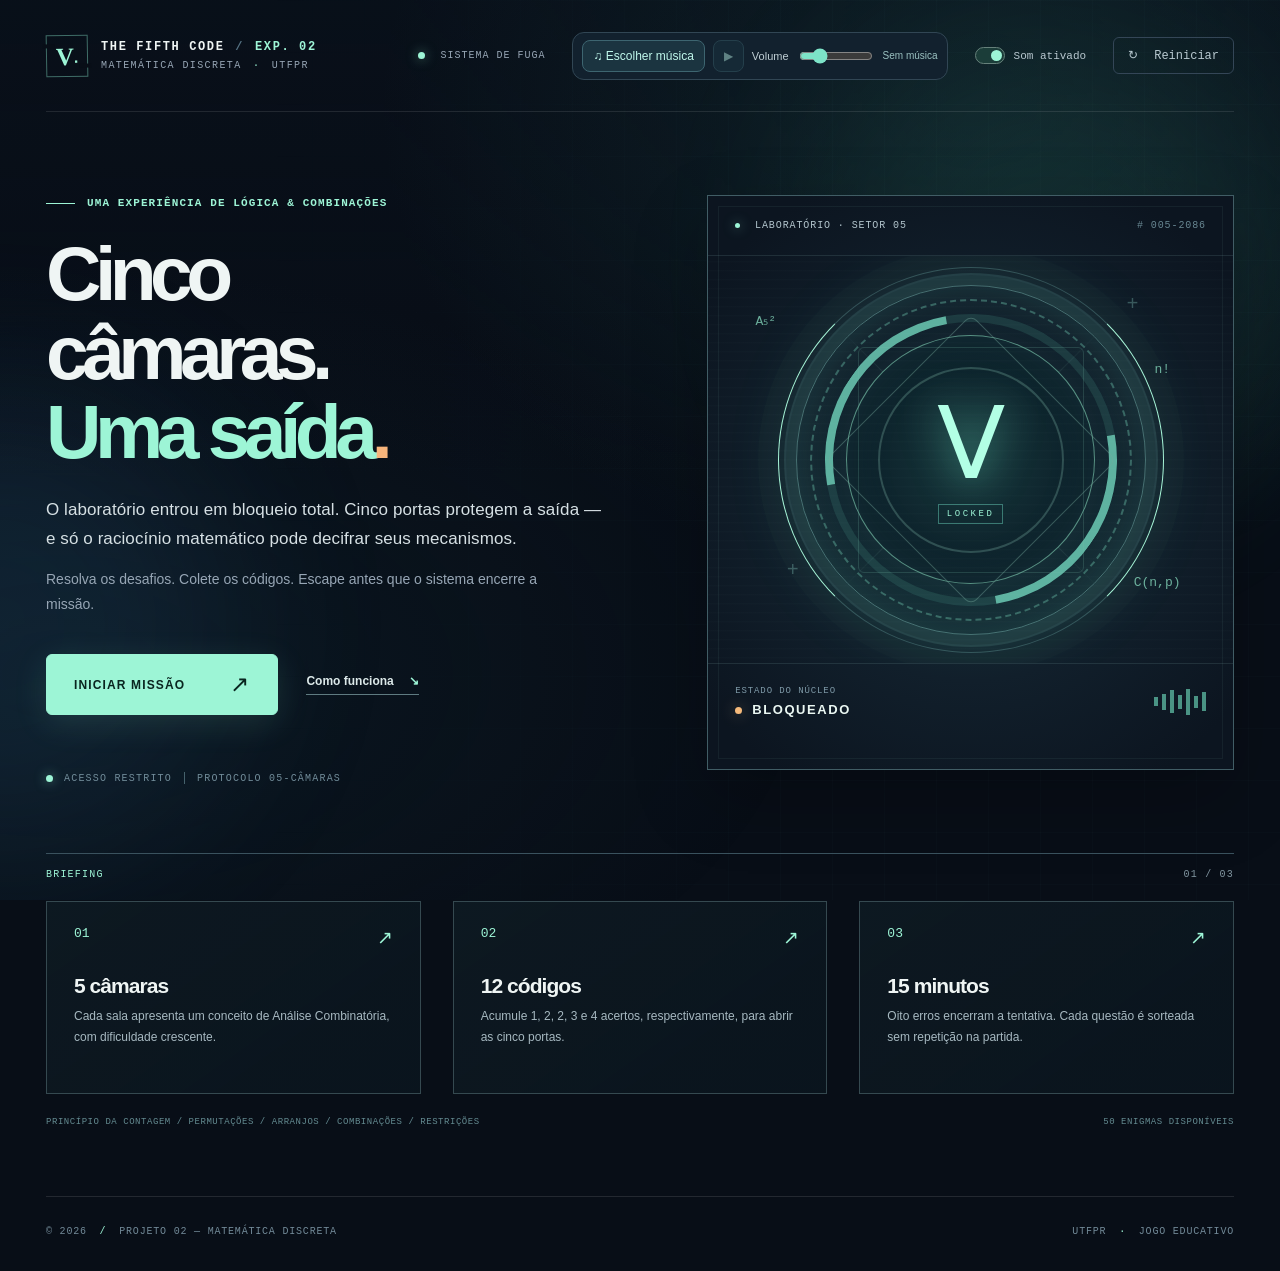
==== commit 00d548bb: "Adiciona controles de trilha sonora local e volume ao Escape Room" ====
--- a/Projeto-2-Escape-Room/JOGAR_OFFLINE.html
+++ b/Projeto-2-Escape-Room/JOGAR_OFFLINE.html
@@ -68,6 +68,19 @@
 @media(max-width:360px){.identity-copy strong{font-size:9px}.identity-copy small{font-size:7px}.room span{font-size:8px}.challenge-pin{display:none}}
 @media(prefers-reduced-motion:reduce){*,*:before,*:after{animation:none!important;transition:none!important;scroll-behavior:auto!important}}
 
+
+/* Controles independentes para música de fundo selecionada pelo jogador */
+.music-controls{display:flex;align-items:center;flex-wrap:wrap;gap:8px;border:1px solid #314654;background:#12212e;border-radius:12px;padding:7px 9px;max-width:100%}
+.music-file-label,.music-action{border:1px solid #3d6570;background:#1b3440;color:#bff8eb;border-radius:8px;padding:8px 10px;cursor:pointer;font-family:inherit;font-size:12px;white-space:nowrap}
+.music-file-label:hover,.music-action:hover:not(:disabled){background:#29505b}
+#music-file{position:absolute;width:1px;height:1px;opacity:0;overflow:hidden}
+#music-file:focus-visible+.music-action,.music-file-label:focus-within{outline:2px solid #a4eada;outline-offset:2px}
+.music-action:disabled{opacity:.45;cursor:not-allowed}
+.music-volume-label{font-size:11px;color:#c0cfd5}
+#music-volume{width:74px;accent-color:#7de4c8}
+#music-status{font-size:10px;color:#9bc2c1;max-width:120px;white-space:nowrap;overflow:hidden;text-overflow:ellipsis}
+@media(max-width:760px){.header-actions{flex-wrap:wrap;justify-content:flex-end;gap:8px}.music-controls{order:3;width:100%;justify-content:flex-end}.music-file-label{padding:7px}#music-status{max-width:105px}}
+
 </style>
 </head>
 <body>
@@ -80,6 +93,14 @@
       </div>
       <div class="header-actions">
         <span class="top-status"><span class="status-light"></span> SISTEMA DE FUGA</span>
+        <div class="music-controls" role="group" aria-label="Trilha sonora da missão">
+          <label for="music-file" class="music-file-label" title="Escolher música em arquivo autorizado">♫ Escolher música</label>
+          <input id="music-file" type="file" accept="audio/*,.mp3,.ogg,.wav,.m4a" aria-label="Escolha um arquivo de áudio autorizado">
+          <button id="music-play" class="music-action" type="button" disabled aria-label="Reproduzir ou pausar música">▶</button>
+          <label class="music-volume-label" for="music-volume">Volume</label>
+          <input id="music-volume" type="range" min="0" max="100" value="24" aria-label="Volume da música">
+          <span id="music-status" role="status" aria-live="polite">Sem música</span>
+        </div>
         <label class="audio-toggle" for="sound"><input id="sound" type="checkbox" checked><span class="switch" aria-hidden="true"></span><span>Som <span class="sound-label">ativado</span></span></label>
         <button id="quit" class="button button-quiet" type="button" aria-label="Reiniciar partida">↻ <span>Reiniciar</span></button>
       </div>
@@ -357,6 +378,57 @@
   document.querySelector('.audio-toggle').setAttribute('aria-label',e.target.checked?'Efeitos sonoros ativados':'Efeitos sonoros desativados');
 });
 
+/* Trilha opcional: o jogador seleciona um arquivo de áudio local que pode utilizar.
+   O projeto não distribui gravações comerciais nem baixa músicas automaticamente. */
+const backgroundTrack = new Audio();
+backgroundTrack.loop = true;
+backgroundTrack.volume = 0.24;
+backgroundTrack.preload = 'none';
+let trackUrl = null;
+const musicButton = $('music-play');
+const musicStatus = $('music-status');
+function syncMusicButton() {
+  musicButton.textContent = backgroundTrack.paused ? '▶' : '❚❚';
+  musicButton.setAttribute('aria-label',backgroundTrack.paused?'Reproduzir música':'Pausar música');
+}
+$('music-file').addEventListener('change', async e => {
+  const file = e.target.files?.[0];
+  if (!file) return;
+  if (!file.type.startsWith('audio/') && !/\.(mp3|ogg|wav|m4a)$/i.test(file.name)) {
+    musicStatus.textContent='Selecione um arquivo de áudio válido.';
+    return;
+  }
+  backgroundTrack.pause();
+  backgroundTrack.removeAttribute('src');
+  backgroundTrack.load();
+  if (trackUrl) URL.revokeObjectURL(trackUrl);
+  trackUrl = URL.createObjectURL(file);
+  backgroundTrack.src = trackUrl;
+  musicStatus.textContent = file.name.length > 28 ? file.name.slice(0,25)+'…' : file.name;
+  musicStatus.title = file.name;
+  musicButton.disabled=false;
+  syncMusicButton();
+  try { await backgroundTrack.play(); }
+  catch (_) { musicStatus.title = 'Clique em reproduzir para ouvir '+file.name; }
+  syncMusicButton();
+});
+musicButton.addEventListener('click', async () => {
+  if (!backgroundTrack.src) return;
+  if (!backgroundTrack.paused) backgroundTrack.pause();
+  else {
+    try { await backgroundTrack.play(); }
+    catch (_) { musicStatus.textContent='Não foi possível reproduzir o arquivo.'; }
+  }
+  syncMusicButton();
+});
+$('music-volume').addEventListener('input',e => { backgroundTrack.volume=Number(e.target.value)/100; });
+backgroundTrack.addEventListener('ended',syncMusicButton);
+backgroundTrack.addEventListener('error',() => {
+  musicStatus.textContent='Formato de áudio não suportado.';
+  backgroundTrack.pause();
+  syncMusicButton();
+});
+
 </script>
 </body>
 </html>
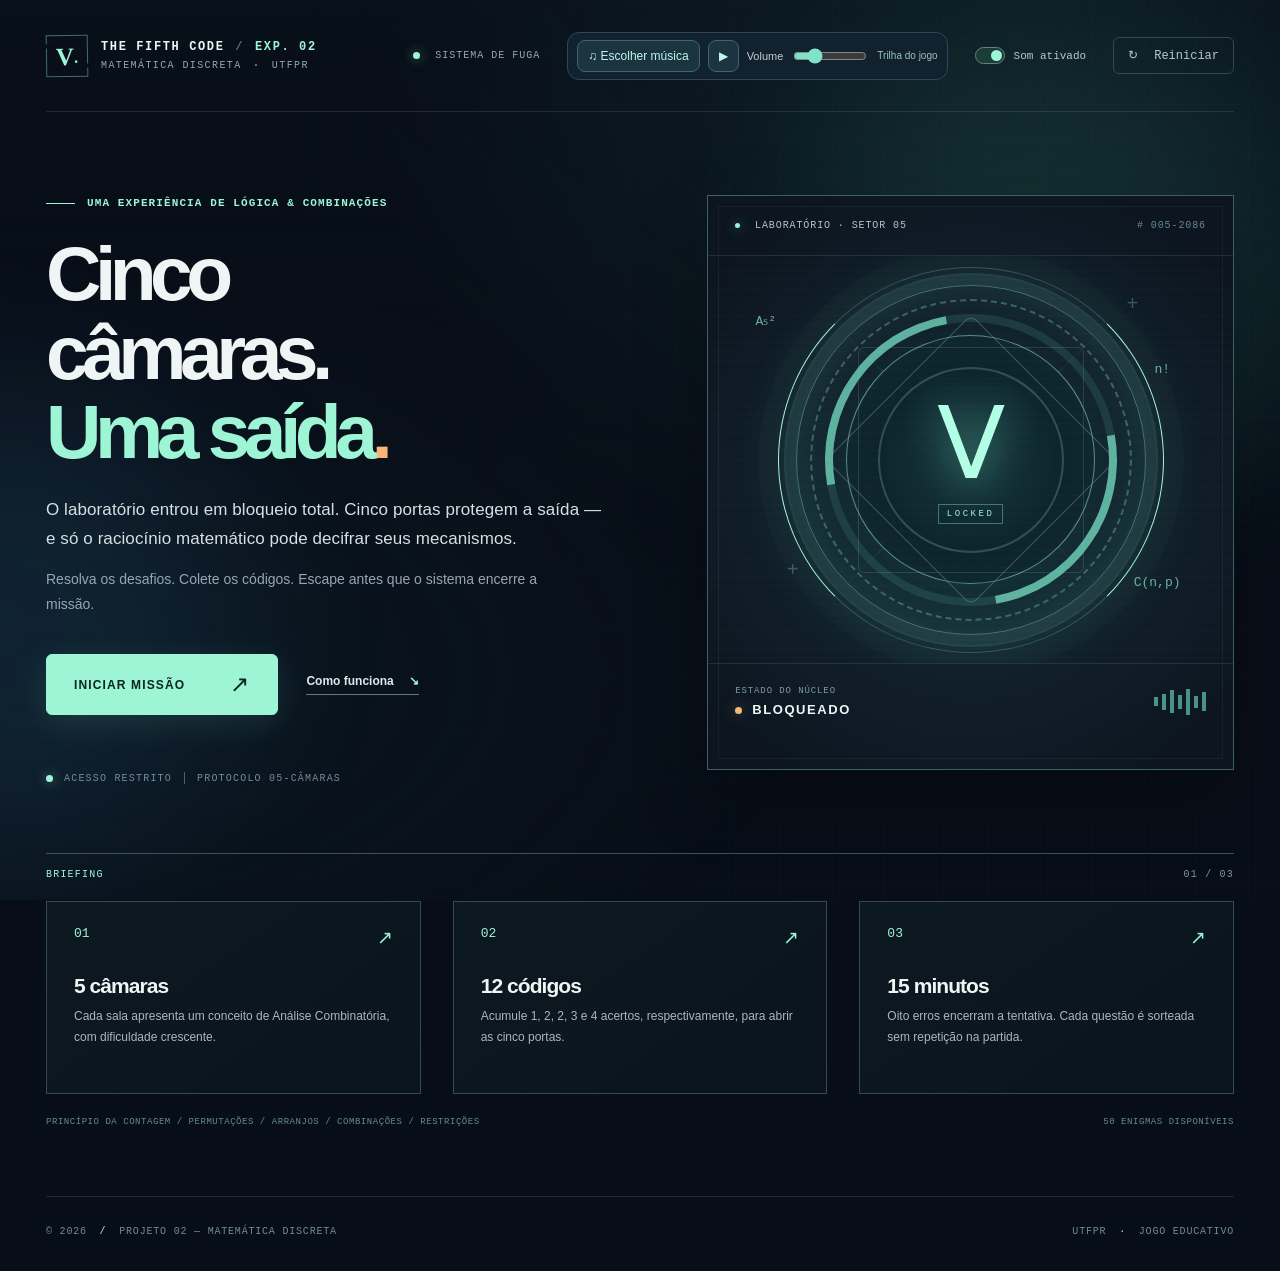
==== commit 19973ef7: "Use bundled track as game soundtrack Co-authored-by: copilot-swe-agent[bot] <198982749+Copilot@users" ====
--- a/Projeto-2-Escape-Room/JOGAR_OFFLINE.html
+++ b/Projeto-2-Escape-Room/JOGAR_OFFLINE.html
@@ -231,6 +231,7 @@
   drawRoom();
   choose();
   clock = setInterval(tick, 1000);
+  playMusic();
   window.scrollTo({top:0,behavior:'instant'});
   $('answer').focus({preventScroll:true});
 }
@@ -378,18 +379,25 @@
   document.querySelector('.audio-toggle').setAttribute('aria-label',e.target.checked?'Efeitos sonoros ativados':'Efeitos sonoros desativados');
 });
 
-/* Trilha opcional: o jogador seleciona um arquivo de áudio local que pode utilizar.
-   O projeto não distribui gravações comerciais nem baixa músicas automaticamente. */
-const backgroundTrack = new Audio();
+/* Trilha padrão do jogo; o jogador também pode selecionar outro arquivo local. */
+const DEFAULT_TRACK = 'trilha.mp3.mpeg';
+const backgroundTrack = new Audio(DEFAULT_TRACK);
 backgroundTrack.loop = true;
 backgroundTrack.volume = 0.24;
-backgroundTrack.preload = 'none';
+backgroundTrack.preload = 'metadata';
 let trackUrl = null;
 const musicButton = $('music-play');
 const musicStatus = $('music-status');
+musicStatus.textContent = 'Trilha do jogo';
+musicButton.disabled = false;
 function syncMusicButton() {
   musicButton.textContent = backgroundTrack.paused ? '▶' : '❚❚';
   musicButton.setAttribute('aria-label',backgroundTrack.paused?'Reproduzir música':'Pausar música');
+}
+async function playMusic() {
+  try { await backgroundTrack.play(); }
+  catch (_) { musicStatus.title = 'Clique em reproduzir para ouvir a trilha'; }
+  syncMusicButton();
 }
 $('music-file').addEventListener('change', async e => {
   const file = e.target.files?.[0];
@@ -407,19 +415,11 @@
   musicStatus.textContent = file.name.length > 28 ? file.name.slice(0,25)+'…' : file.name;
   musicStatus.title = file.name;
   musicButton.disabled=false;
-  syncMusicButton();
-  try { await backgroundTrack.play(); }
-  catch (_) { musicStatus.title = 'Clique em reproduzir para ouvir '+file.name; }
-  syncMusicButton();
+  await playMusic();
 });
 musicButton.addEventListener('click', async () => {
-  if (!backgroundTrack.src) return;
   if (!backgroundTrack.paused) backgroundTrack.pause();
-  else {
-    try { await backgroundTrack.play(); }
-    catch (_) { musicStatus.textContent='Não foi possível reproduzir o arquivo.'; }
-  }
-  syncMusicButton();
+  else await playMusic();
 });
 $('music-volume').addEventListener('input',e => { backgroundTrack.volume=Number(e.target.value)/100; });
 backgroundTrack.addEventListener('ended',syncMusicButton);
